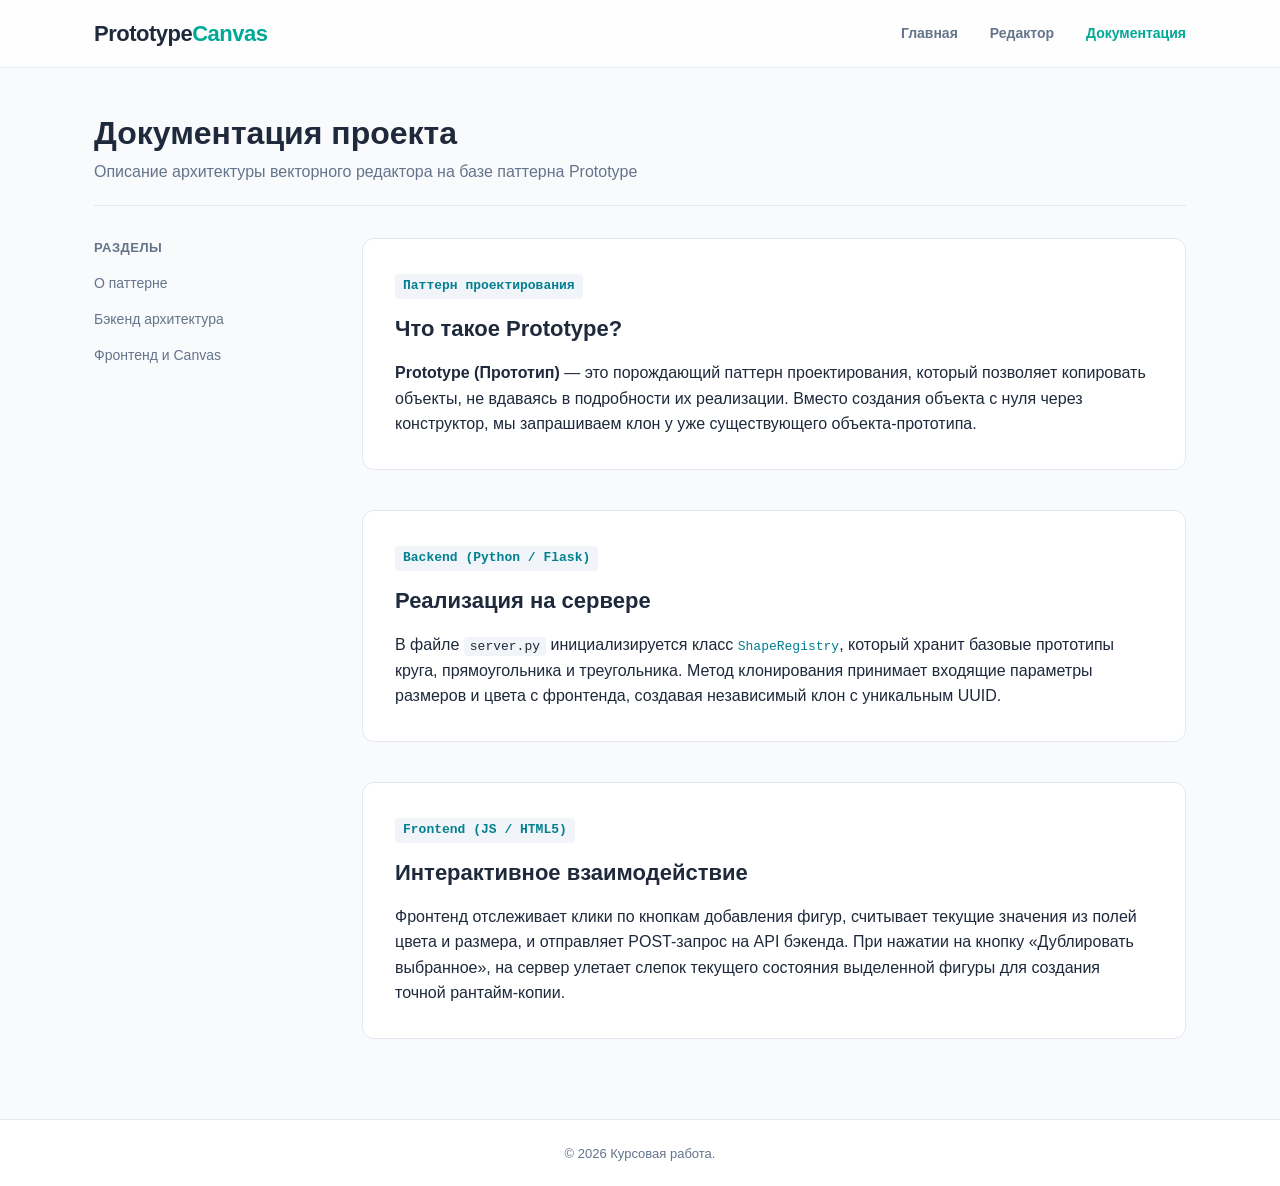
==== templates/docs.html @ fb10a6a2 "first commit" ====
<!DOCTYPE html>
<html lang="ru">
<head>
    <meta charset="UTF-8">
    <meta name="viewport" content="width=device-width, initial-scale=1.0">
    <title>Документация — Паттерн Prototype</title>
    <link rel="stylesheet" href="https://cdnjs.cloudflare.com/ajax/libs/font-awesome/6.4.0/css/all.min.css">
    <link rel="stylesheet" href="/static/css/style.css">
</head>
<body>

    <nav class="navbar">
        <div class="nav-container">
            <a href="/" class="nav-logo">Prototype<span>Canvas</span></a>
            <ul class="nav-menu">
                <li><a href="/" class="nav-link">Главная</a></li>
                <li><a href="/editor" class="nav-link">Редактор</a></li>
                <li><a href="/docs" class="nav-link" style="color: var(--primary);">Документация</a></li>
            </ul>
        </div>
    </nav>

    <div class="docs-container">
        <div class="docs-header">
            <h1>Документация проекта</h1>
            <p style="color: var(--text-muted);">Описание архитектуры векторного редактора на базе паттерна Prototype</p>
        </div>

        <div class="docs-grid">
            <nav class="docs-nav">
                <h3>Разделы</h3>
                <ul>
                    <li><a href="#about">О паттерне</a></li>
                    <li><a href="#backend">Бэкенд архитектура</a></li>
                    <li><a href="#frontend">Фронтенд и Canvas</a></li>
                </ul>
            </nav>

            <main class="docs-content">
                <section id="about" class="docs-section">
                    <span class="code-badge">Паттерн проектирования</span>
                    <h2>Что такое Prototype?</h2>
                    <p><strong>Prototype (Прототип)</strong> — это порождающий паттерн проектирования, который позволяет копировать объекты, не вдаваясь в подробности их реализации. Вместо создания объекта с нуля через конструктор, мы запрашиваем клон у уже существующего объекта-прототипа.</p>
                </section>

                <section id="backend" class="docs-section">
                    <span class="code-badge">Backend (Python / Flask)</span>
                    <h2>Реализация на сервере</h2>
                    <p>В файле <code style="font-family: monospace; background:#f1f5f9; padding:2px 6px; border-radius:4px;">server.py</code> инициализируется класс <code style="font-family: monospace; color:var(--primary-dark);">ShapeRegistry</code>, который хранит базовые прототипы круга, прямоугольника и треугольника. Метод клонирования принимает входящие параметры размеров и цвета с фронтенда, создавая независимый клон с уникальным UUID.</p>
                </section>

                <section id="frontend" class="docs-section">
                    <span class="code-badge">Frontend (JS / HTML5)</span>
                    <h2>Интерактивное взаимодействие</h2>
                    <p>Фронтенд отслеживает клики по кнопкам добавления фигур, считывает текущие значения из полей цвета и размера, и отправляет POST-запрос на API бэкенда. При нажатии на кнопку «Дублировать выбранное», на сервер улетает слепок текущего состояния выделенной фигуры для создания точной рантайм-копии.</p>
                </section>
            </main>
        </div>
    </div>

    <footer class="footer">
        <p>&copy; 2026 Курсовая работа.</p>
    </footer>

</body>
</html>
---- static/css/style.css ----
* {
    margin: 0;
    padding: 0;
    box-sizing: border-box;
}

:root {
    --primary: #00a896;      
    --primary-dark: #028090;  
    --bg-main: #f8fafc;       
    --text-main: #1e293b;    
    --text-muted: #64748b;    
    --border-color: #e2e8f0;  
}

body {
    font-family: 'Inter', -apple-system, sans-serif;
    background-color: var(--bg-main);
    color: var(--text-main);
    line-height: 1.6;
    display: flex;
    flex-direction: column;
    min-height: 100vh;
    -webkit-font-smoothing: antialiased;
}

ul, li, .nav-menu, .nav-menu li, .docs-nav ul, .docs-nav li {
    list-style: none !important;
    list-style-type: none !important;
}

.text-blue { color: var(--primary-dark); }
.text-pink { color: #f43f5e; }
.text-purple { color: #f59e0b; }

.navbar {
    background-color: rgba(255, 255, 255, 0.8);
    backdrop-filter: blur(12px);
    -webkit-backdrop-filter: blur(12px);
    border-bottom: 1px solid rgba(226, 232, 240, 0.8);
    padding: 16px 0;
    position: sticky;
    top: 0;
    z-index: 1000;
}

.nav-container {
    max-width: 1140px;
    margin: 0 auto;
    padding: 0 24px;
    display: flex;
    justify-content: space-between;
    align-items: center;
}

.nav-logo {
    font-size: 22px;
    font-weight: 700;
    color: var(--text-main);
    text-decoration: none;
    letter-spacing: -0.5px;
}

.nav-logo span {
    color: var(--primary);
}

.nav-menu {
    display: flex;
    gap: 32px;
}

.nav-link {
    color: var(--text-muted);
    text-decoration: none;
    font-weight: 600;
    font-size: 14px;
    transition: all 0.2s ease;
    display: flex;
    align-items: center;
    gap: 8px;
}

.nav-link:hover {
    color: var(--primary);
}

.hero-section {
    background: radial-gradient(100% 100% at 50% 0%, rgba(0, 168, 150, 0.04) 0%, rgba(255, 255, 255, 0) 100%), #ffffff;
    padding: 120px 24px 80px;
    text-align: center;
    border-bottom: 1px solid var(--border-color);
}

.hero-container {
    max-width: 760px;
    margin: 0 auto;
}

.hero-title {
    font-size: 48px;
    font-weight: 800;
    color: var(--text-main);
    margin-bottom: 20px;
    letter-spacing: -1.5px;
    line-height: 1.15;
}

.text-neon {
    color: var(--primary);
    background: linear-gradient(120deg, var(--primary), var(--primary-dark));
    -webkit-background-clip: text;
    -webkit-text-fill-color: transparent;
}

.hero-subtitle {
    font-size: 18px;
    color: var(--text-muted);
    margin-bottom: 36px;
    max-width: 600px;
    margin-left: auto;
    margin-right: auto;
}

.hero-buttons {
    display: flex;
    justify-content: center;
    gap: 16px;
}

.btn {
    display: inline-flex;
    align-items: center;
    justify-content: center;
    gap: 8px;
    padding: 12px 24px;
    border-radius: 8px;
    font-weight: 600;
    font-size: 14px;
    text-decoration: none;
    cursor: pointer;
    transition: all 0.2s cubic-bezier(0.16, 1, 0.3, 1);
    border: none;
    width: 100%;
}

.btn-primary {
    background-color: var(--primary);
    color: #ffffff;
    box-shadow: 0 4px 12px rgba(0, 168, 150, 0.2);
}

.btn-primary:hover:not(:disabled) {
    background-color: var(--primary-dark);
    transform: translateY(-1px);
    box-shadow: 0 6px 16px rgba(2, 128, 144, 0.3);
}

.btn-primary:disabled {
    background-color: #cbd5e1;
    color: #94a3b8;
    cursor: not-allowed;
    box-shadow: none;
}

.btn-secondary {
    background-color: #ffffff;
    color: var(--text-main);
    border: 1px solid var(--border-color);
    width: auto;
}

.btn-secondary:hover {
    background-color: #f8fafc;
    border-color: var(--text-muted);
}

/* Карточки на главной */
.features-section {
    max-width: 1140px;
    margin: 80px auto;
    padding: 0 24px;
}

.section-title {
    text-align: center;
    margin-bottom: 48px;
    font-size: 28px;
    font-weight: 700;
}

.features-grid {
    display: flex;
    gap: 24px;
}

.feature-card {
    background-color: #ffffff;
    border: 1px solid var(--border-color);
    border-radius: 12px;
    padding: 32px;
    flex: 1;
    transition: all 0.3s ease;
}

.feature-card:hover {
    transform: translateY(-4px);
    border-color: rgba(0, 168, 150, 0.4);
    box-shadow: 0 12px 24px rgba(0, 168, 150, 0.04);
}

.feature-icon {
    font-size: 28px;
    color: var(--primary);
    margin-bottom: 16px;
    background-color: rgba(0, 168, 150, 0.08);
    width: 54px;
    height: 54px;
    display: flex;
    align-items: center;
    justify-content: center;
    border-radius: 8px;
}

.feature-card h3 {
    margin-bottom: 10px;
    font-size: 20px;
    font-weight: 700;
}

.feature-card p {
    color: var(--text-muted);
    font-size: 14px;
}

.editor-container {
    display: flex;
    flex: 1;
    max-width: 1140px;
    margin: 40px auto;
    gap: 24px;
    padding: 0 24px;
    width: 100%;
}

.sidebar {
    width: 300px;
    background-color: #ffffff;
    border: 1px solid var(--border-color);
    border-radius: 12px;
    padding: 24px;
    height: fit-content;
}

.sidebar-title {
    font-size: 18px;
    font-weight: 700;
    margin-bottom: 4px;
}

.sidebar-subtitle {
    font-size: 13px;
    color: var(--text-muted);
    margin-bottom: 20px;
}

.shape-buttons {
    display: flex;
    flex-direction: column;
    gap: 12px;
}

.btn-shape {
    display: flex;
    align-items: center;
    gap: 14px;
    background-color: #ffffff;
    border: 1px solid var(--border-color);
    padding: 14px;
    border-radius: 8px;
    font-size: 15px;
    font-weight: 600;
    color: var(--text-main);
    cursor: pointer;
    width: 100%;
    text-align: left;
    transition: all 0.15s ease;
}

.btn-shape:hover {
    border-color: var(--primary);
    background-color: rgba(0, 168, 150, 0.02);
    transform: translateX(2px);
}

.sidebar-divider {
    height: 1px;
    background-color: var(--border-color);
    margin: 24px 0;
}

.properties-panel {
    display: flex;
    flex-direction: column;
    gap: 15px;
}

.panel-subtitle {
    font-size: 13px;
    text-transform: uppercase;
    color: var(--text-muted);
    letter-spacing: 1px;
    margin-bottom: 5px;
    font-weight: 700;
}

.prop-group {
    display: flex;
    flex-direction: column;
    gap: 6px;
}

.prop-group label {
    font-size: 12px;
    font-weight: 600;
    color: var(--text-muted);
}

.prop-group input[type="color"] {
    width: 100%;
    height: 38px;
    border: 1px solid var(--border-color);
    border-radius: 6px;
    cursor: pointer;
    background: none;
    padding: 2px;
}

.prop-group input[type="range"] {
    width: 100%;
    accent-color: var(--primary);
    cursor: pointer;
}

.info-box {
    background-color: rgba(0, 168, 150, 0.04);
    border-left: 3px solid var(--primary);
    padding: 16px;
    border-radius: 0 8px 8px 0;
    font-size: 13px;
    color: #0f766e;
}

.info-box h4 {
    margin-bottom: 4px;
    font-weight: 700;
}

/* Область Canvas холста */
.canvas-area {
    flex: 1;
    display: flex;
    flex-direction: column;
}

.canvas-header {
    background-color: #ffffff;
    border: 1px solid var(--border-color);
    border-bottom: none;
    padding: 14px 24px;
    border-radius: 12px 12px 0 0;
    display: flex;
    justify-content: space-between;
    align-items: center;
}

.canvas-status {
    font-size: 14px;
    font-weight: 600;
    color: var(--text-muted);
}

.btn-sm {
    padding: 6px 12px;
    font-size: 12px;
}

#paintCanvas {
    background-color: #ffffff;
    border: 1px solid var(--border-color);
    border-radius: 0 0 12px 12px;
    box-shadow: 0 4px 20px rgba(0, 0, 0, 0.01);
    cursor: crosshair;
}

.docs-container {
    max-width: 1140px;
    margin: 40px auto;
    padding: 0 24px;
}

.docs-header {
    margin-bottom: 32px;
    border-bottom: 1px solid var(--border-color);
    padding-bottom: 20px;
}

.docs-grid {
    display: flex;
    gap: 48px;
}

.docs-nav {
    width: 220px;
    position: sticky;
    top: 100px;
    height: fit-content;
}

.docs-nav h3 {
    font-size: 13px;
    text-transform: uppercase;
    color: var(--text-muted);
    letter-spacing: 0.5px;
    margin-bottom: 10px;
}

.docs-nav ul {
    margin-top: 12px;
}

.docs-nav li {
    margin-bottom: 10px;
}

.docs-nav a {
    color: var(--text-muted);
    text-decoration: none;
    font-weight: 500;
    font-size: 14px;
    transition: color 0.15s;
}

.docs-nav a:hover {
    color: var(--primary);
}

.docs-content {
    flex: 1;
}

.docs-section {
    margin-bottom: 40px;
    background: #ffffff;
    padding: 32px;
    border-radius: 12px;
    border: 1px solid var(--border-color);
}

.docs-section h2 {
    margin-bottom: 14px;
    font-size: 22px;
}

.code-badge {
    display: inline-block;
    background-color: #f1f5f9;
    color: var(--primary-dark);
    padding: 2px 8px;
    border-radius: 4px;
    font-family: monospace;
    font-weight: 700;
    font-size: 13px;
    margin-bottom: 12px;
}

.main-content {
    flex: 1;
}

.footer {
    background-color: #ffffff;
    border-top: 1px solid var(--border-color);
    text-align: center;
    padding: 24px;
    color: var(--text-muted);
    font-size: 13px;
    margin-top: auto;
}
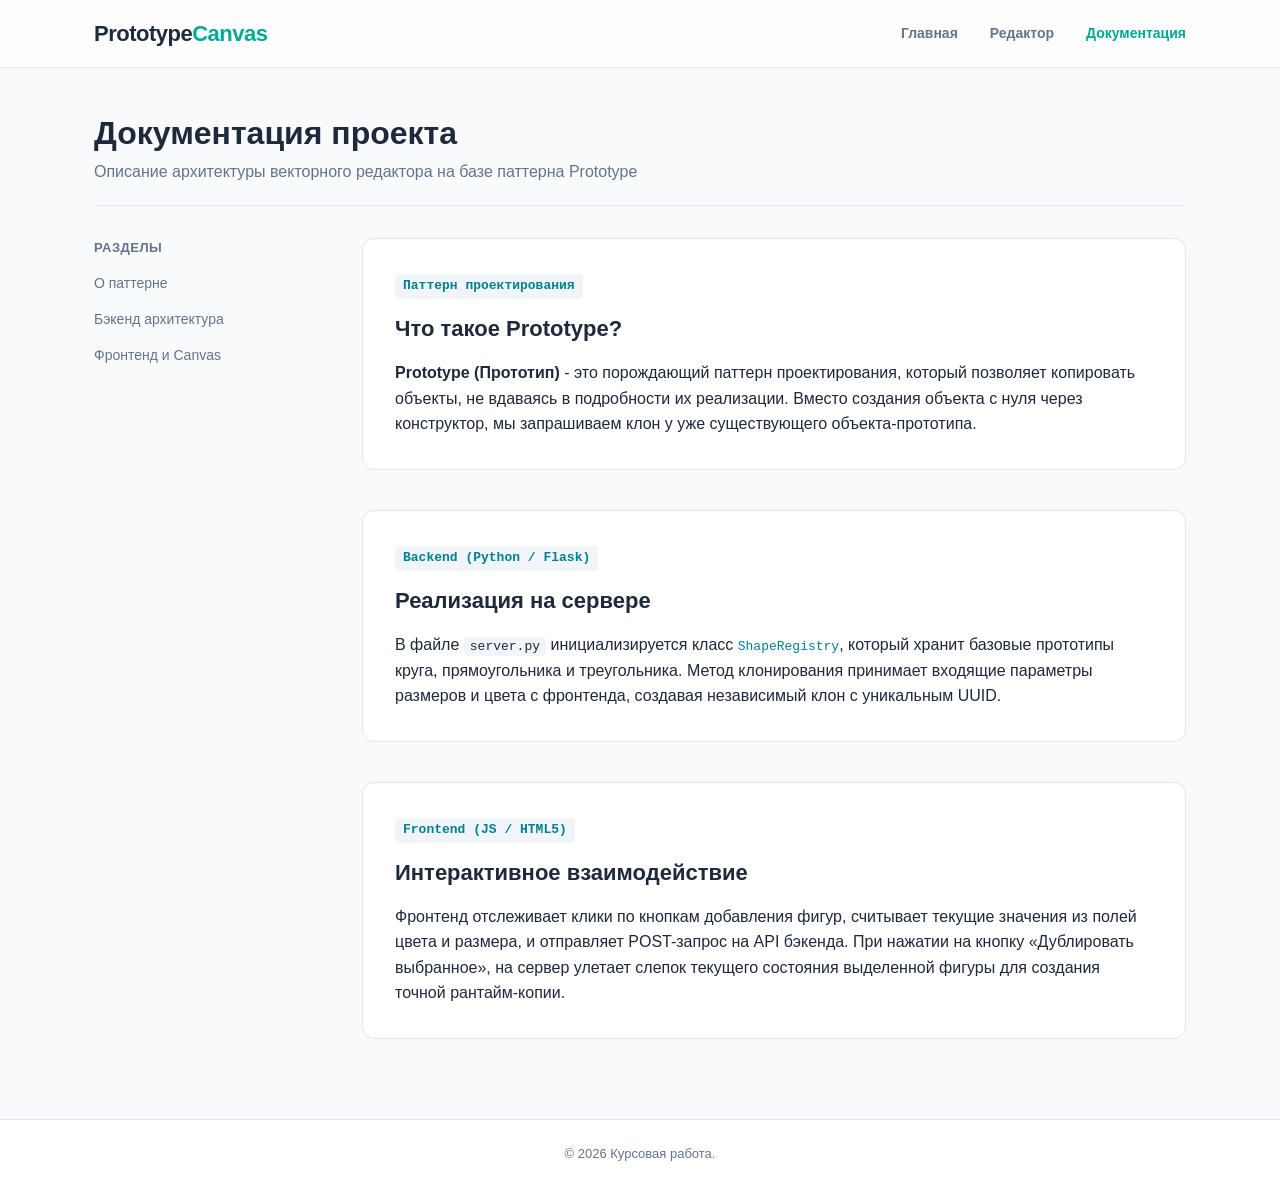
==== commit 4667ba4e: "Update docs.html" ====
--- a/templates/docs.html
+++ b/templates/docs.html
@@ -40,7 +40,7 @@
                 <section id="about" class="docs-section">
                     <span class="code-badge">Паттерн проектирования</span>
                     <h2>Что такое Prototype?</h2>
-                    <p><strong>Prototype (Прототип)</strong> — это порождающий паттерн проектирования, который позволяет копировать объекты, не вдаваясь в подробности их реализации. Вместо создания объекта с нуля через конструктор, мы запрашиваем клон у уже существующего объекта-прототипа.</p>
+                    <p><strong>Prototype (Прототип)</strong> - это порождающий паттерн проектирования, который позволяет копировать объекты, не вдаваясь в подробности их реализации. Вместо создания объекта с нуля через конструктор, мы запрашиваем клон у уже существующего объекта-прототипа.</p>
                 </section>
 
                 <section id="backend" class="docs-section">
@@ -63,4 +63,4 @@
     </footer>
 
 </body>
-</html>+</html>
